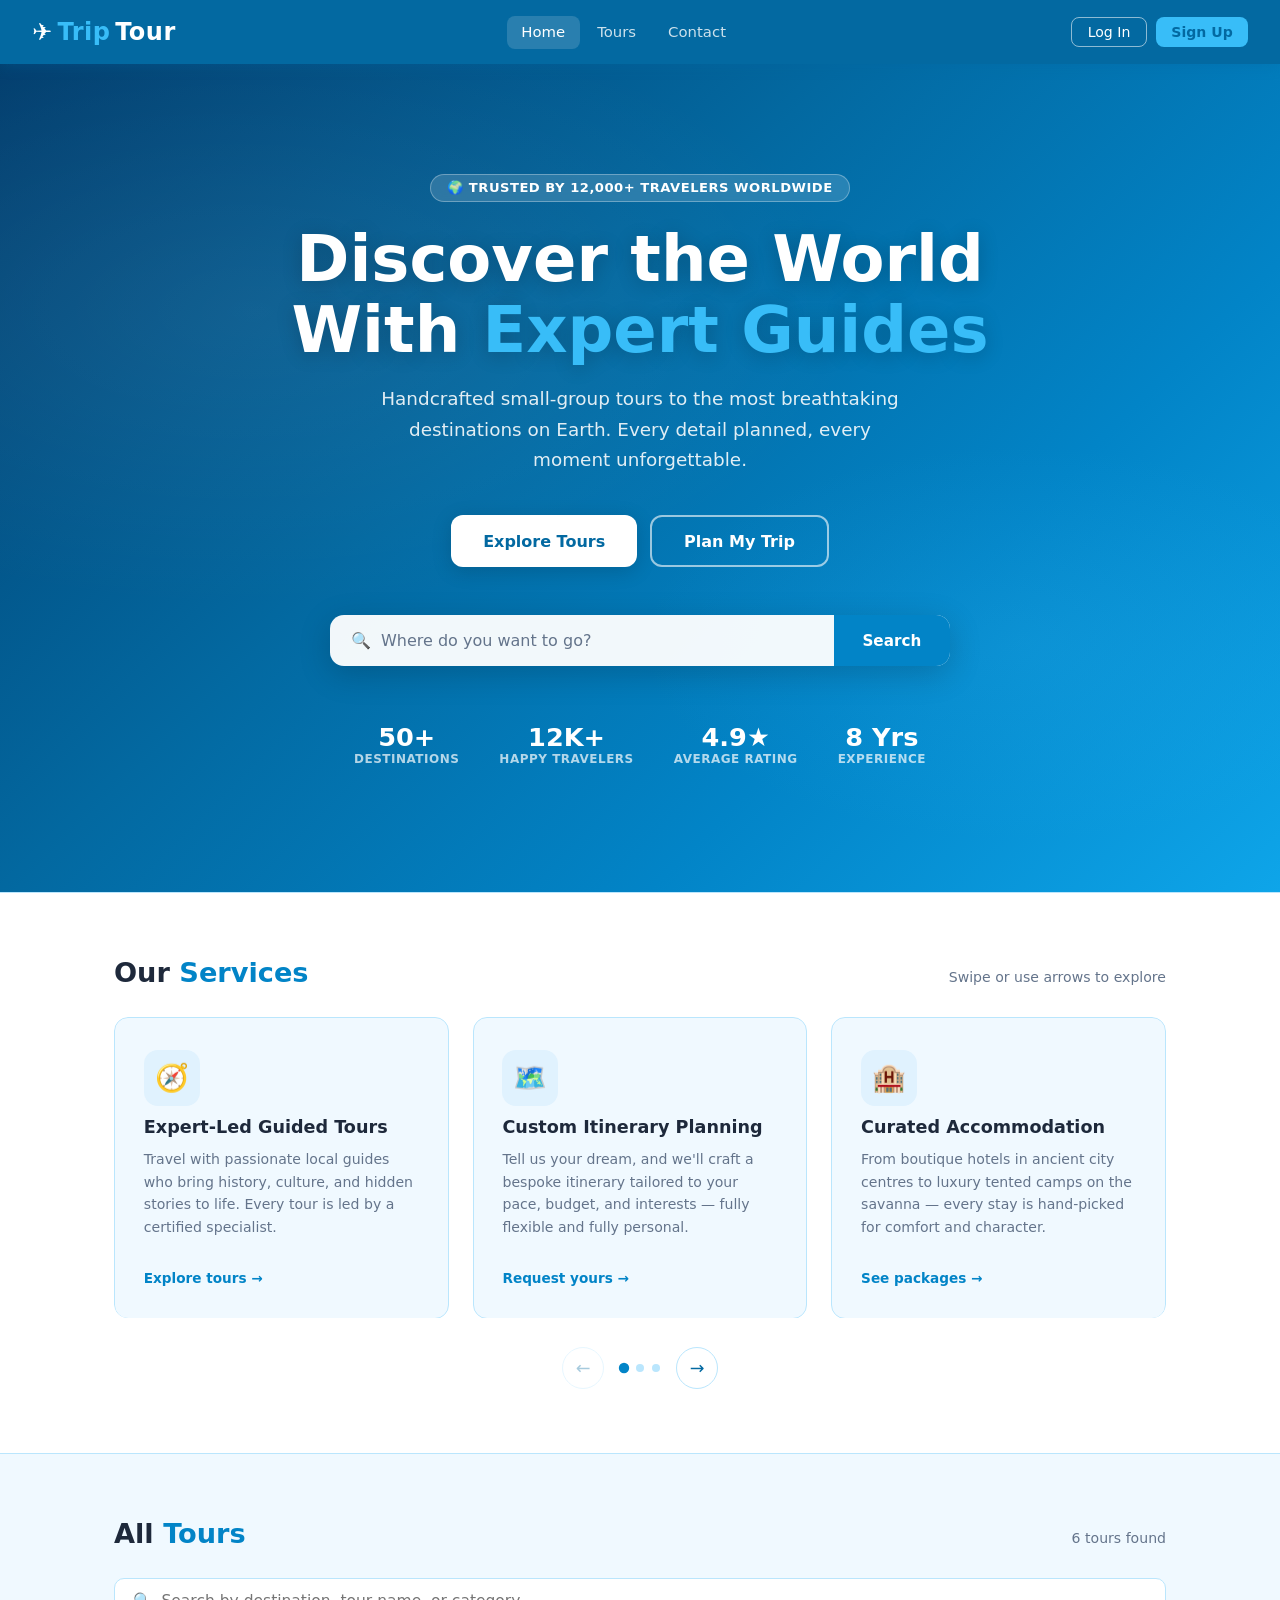
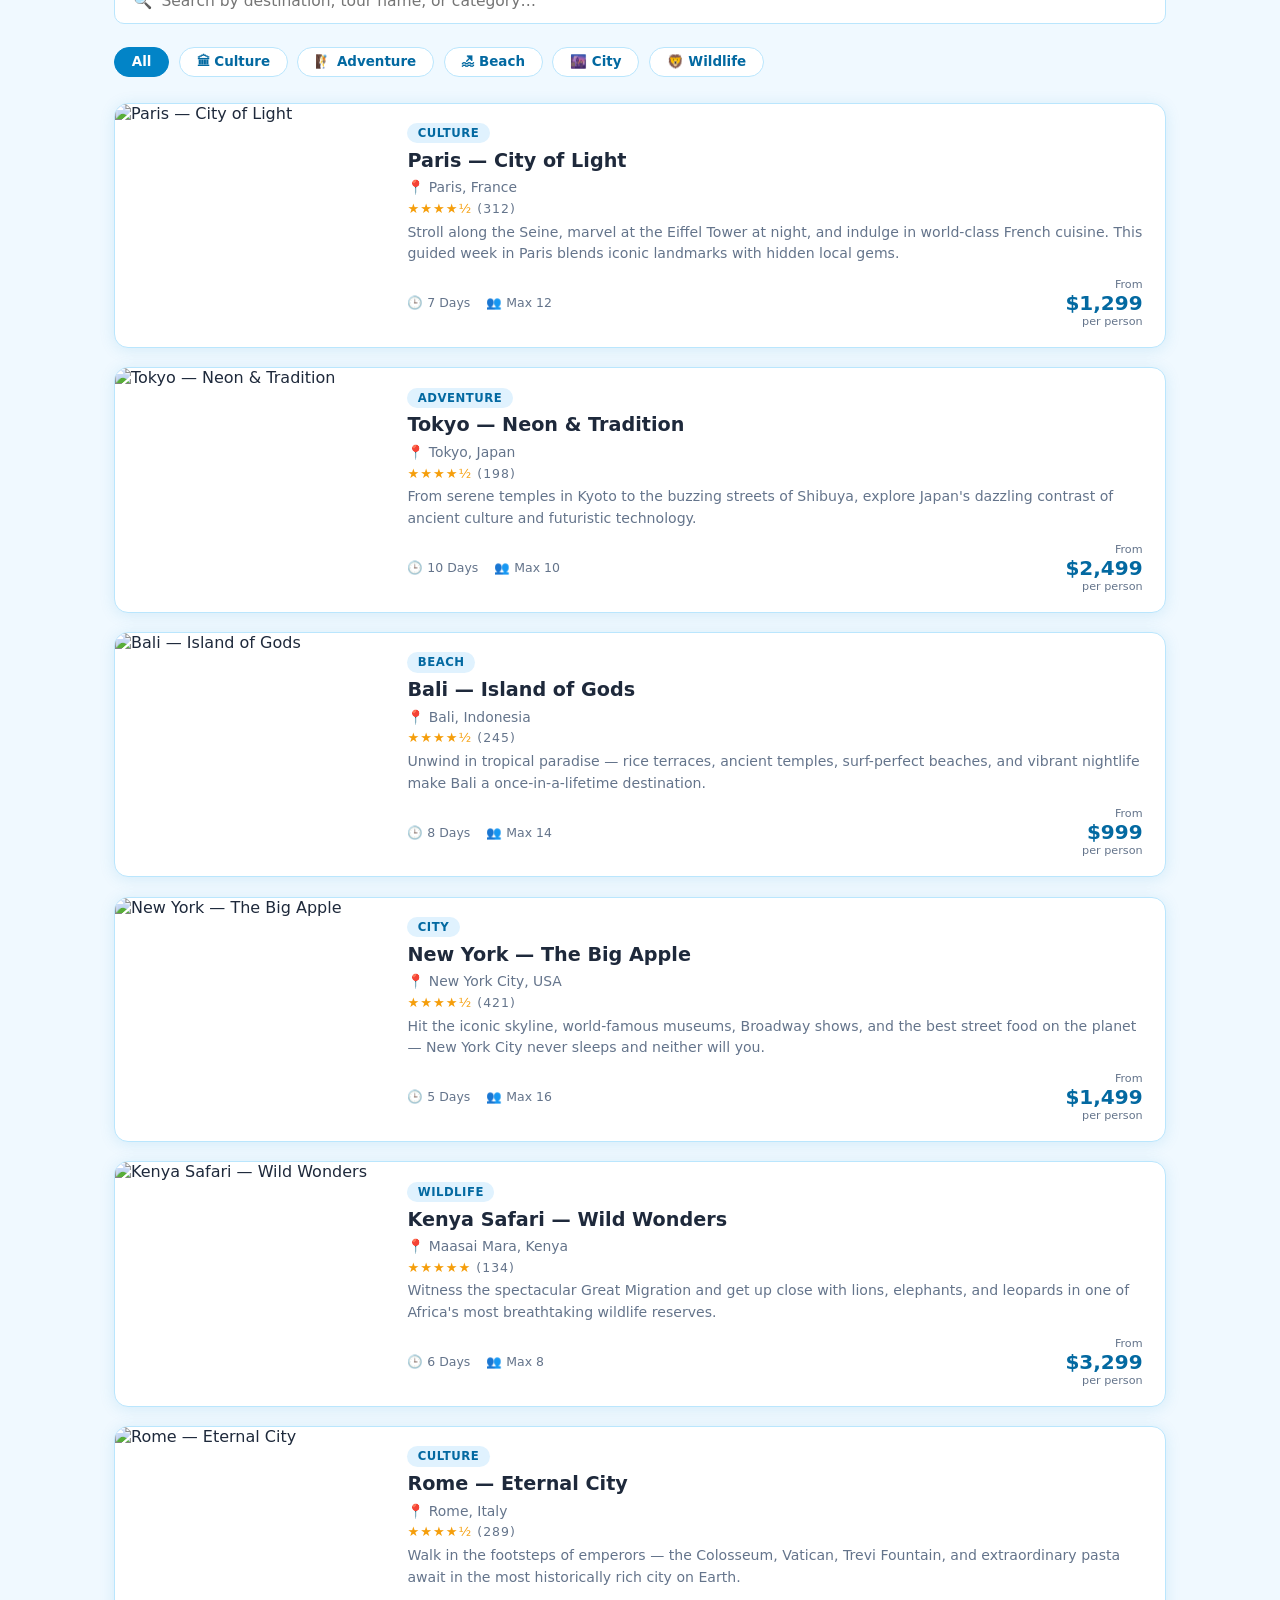
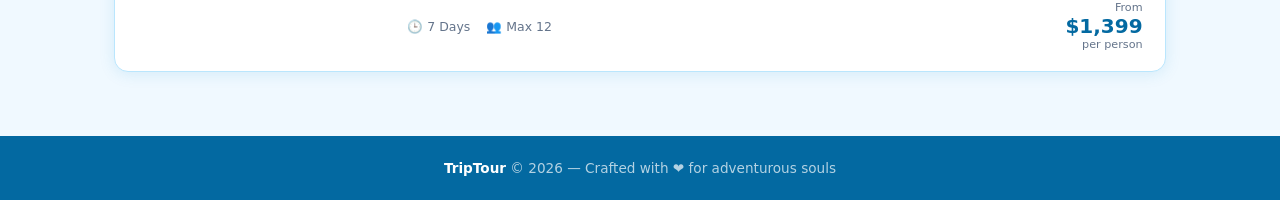
==== index.html @ 55e5a11b "build a simple tour website" ====
<!DOCTYPE html>
<html lang="en">
    <head>
        <meta charset="UTF-8">
        <meta name="viewport" content="width=device-width, initial-scale=1.0">
        <title>TripTour — Trip for everyone Tour</title>
        <link rel="stylesheet" href="style.css">
    </head>
    <body>

  <!-- ═══════════════════════════════════════════════════════
       NAVBAR
  ════════════════════════════════════════════════════════ -->
  <nav class="navbar">
    <div class="nav-brand">✈️ <span>Trip</span>Tour</div>
    <ul class="nav-links">
      <li><a href="index.html" class="active">Home</a></li>
      <li><a href="tours.html">Tours</a></li>
      <li><a href="contact.html">Contact</a></li>
    </ul>
    <div class="nav-auth">
      <button class="btn-outline-nav" onclick="location.href='login.html'">Log In</button>
      <button class="btn-solid-nav"   onclick="location.href='register.html'">Sign Up</button>
    </div>
  </nav>

  <!-- ═══════════════════════════════════════════════════════
       HERO
  ════════════════════════════════════════════════════════ -->
  <section class="hero-full">
    <div class="hero-inner">
      <div class="hero-badge">🌍 Trusted by 12,000+ travelers worldwide</div>

      <h1>Discover the World<br>With <em>Expert Guides</em></h1>

      <p>
        Handcrafted small-group tours to the most breathtaking destinations
        on Earth. Every detail planned, every moment unforgettable.
      </p>

      <div class="hero-cta">
        <button class="btn-hero-primary" onclick="document.getElementById('toursSection').scrollIntoView({behavior:'smooth'})">
          Explore Tours
        </button>
        <button class="btn-hero-outline" onclick="location.href='contact.html'">
          Plan My Trip
        </button>
      </div>

      <div class="hero-search-bar">
        <input type="text" id="heroSearch" placeholder="🔍  Where do you want to go?">
        <button onclick="handleHeroSearch()">Search</button>
      </div>

      <div class="hero-stats">
        <div class="hero-stat"><div class="num">50+</div><div class="lbl">Destinations</div></div>
        <div class="hero-stat"><div class="num">12K+</div><div class="lbl">Happy Travelers</div></div>
        <div class="hero-stat"><div class="num">4.9★</div><div class="lbl">Average Rating</div></div>
        <div class="hero-stat"><div class="num">8 Yrs</div><div class="lbl">Experience</div></div>
      </div>
    </div>
  </section>

  <!-- ═══════════════════════════════════════════════════════
       OUR SERVICES — SLIDER
  ════════════════════════════════════════════════════════ -->
  <section class="services-section">
    <div class="section-inner">
      <div class="section-header">
        <h2>Our <em>Services</em></h2>
        <span style="font-size:.88rem; color:var(--muted)">Swipe or use arrows to explore</span>
      </div>

      <div class="slider-wrapper">
        <div class="slider-track-outer">
          <div class="slider-track" id="sliderTrack">

            <div class="service-card">
              <div class="service-icon">🧭</div>
              <h3>Expert-Led Guided Tours</h3>
              <p>Travel with passionate local guides who bring history, culture, and hidden stories to life. Every tour is led by a certified specialist.</p>
              <button class="learn-more" onclick="location.href='tours.html'">Explore tours →</button>
            </div>

            <div class="service-card">
              <div class="service-icon">🗺️</div>
              <h3>Custom Itinerary Planning</h3>
              <p>Tell us your dream, and we'll craft a bespoke itinerary tailored to your pace, budget, and interests — fully flexible and fully personal.</p>
              <button class="learn-more" onclick="location.href='contact.html'">Request yours →</button>
            </div>

            <div class="service-card">
              <div class="service-icon">🏨</div>
              <h3>Curated Accommodation</h3>
              <p>From boutique hotels in ancient city centres to luxury tented camps on the savanna — every stay is hand-picked for comfort and character.</p>
              <button class="learn-more" onclick="location.href='tours.html'">See packages →</button>
            </div>

            <div class="service-card">
              <div class="service-icon">✈️</div>
              <h3>Flight & Transfer Coordination</h3>
              <p>We handle all airport pickups, inter-city transfers, and domestic flights so you arrive relaxed and ready to explore from the moment you land.</p>
              <button class="learn-more" onclick="location.href='contact.html'">Learn more →</button>
            </div>

            <div class="service-card">
              <div class="service-icon">🛡️</div>
              <h3>24/7 Travel Support</h3>
              <p>Our dedicated support team is available around the clock throughout your trip. Got a question at 2 AM in Tokyo? We've got you covered.</p>
              <button class="learn-more" onclick="location.href='contact.html'">Contact us →</button>
            </div>

            <div class="service-card">
              <div class="service-icon">📸</div>
              <h3>Photography Experience Tours</h3>
              <p>Capture stunning moments with our photography-focused tour packages. Professional photographers guide you to the perfect shot at the perfect time.</p>
              <button class="learn-more" onclick="location.href='tours.html'">View tours →</button>
            </div>

            <div class="service-card">
              <div class="service-icon">🍽️</div>
              <h3>Food & Culinary Tours</h3>
              <p>Taste your way through a destination — market tours, cooking classes, Michelin-starred dinners, and street food adventures with local experts.</p>
              <button class="learn-more" onclick="location.href='tours.html'">Taste the world →</button>
            </div>

          </div><!-- /slider-track -->
        </div><!-- /slider-track-outer -->

        <div class="slider-controls">
          <button class="slider-btn" id="sliderPrev" aria-label="Previous" onclick="slideMove(-1)">&#8592;</button>
          <div class="slider-dots" id="sliderDots"></div>
          <button class="slider-btn" id="sliderNext" aria-label="Next" onclick="slideMove(1)">&#8594;</button>
        </div>
      </div>
    </div>
  </section>

  <!-- ═══════════════════════════════════════════════════════
       ALL TOURS
  ════════════════════════════════════════════════════════ -->
  <section class="tours-section" id="toursSection">
    <div class="section-inner">
      <div class="section-header">
        <h2>All <em>Tours</em></h2>
        <span style="font-size:.88rem; color:var(--muted)" id="tourCount"></span>
      </div>

      <!-- Search -->
      <div style="margin-bottom:1.4rem">
        <input
          type="text"
          id="tourSearch"
          placeholder="🔍  Search by destination, tour name, or category…"
          style="width:100%; padding:.82rem 1.1rem; border:1.5px solid var(--border); border-radius:10px; font-size:.97rem; background:var(--white); color:var(--text); outline:none; transition:border-color .18s, box-shadow .18s;"
          onfocus="this.style.borderColor='var(--primary-l)'; this.style.boxShadow='0 0 0 3px rgba(56,189,248,.2)'"
          onblur="this.style.borderColor='var(--border)'; this.style.boxShadow='none'"
        >
      </div>

      <!-- Category chips -->
      <div class="category-bar" id="categoryBar">
        <button class="chip active" data-cat="All">All</button>
        <button class="chip" data-cat="Culture">🏛 Culture</button>
        <button class="chip" data-cat="Adventure">🧗 Adventure</button>
        <button class="chip" data-cat="Beach">🏖 Beach</button>
        <button class="chip" data-cat="City">🌆 City</button>
        <button class="chip" data-cat="Wildlife">🦁 Wildlife</button>
      </div>

      <!-- Tours list -->
      <div class="tours-list" id="toursList"></div>
    </div>
  </section>

  <!-- ═══════════════════════════════════════════════════════
       TOUR DETAIL MODAL
  ════════════════════════════════════════════════════════ -->
  <div class="modal-overlay" id="tourModal" role="dialog" aria-modal="true">
    <div class="modal">
      <img class="modal-img" id="modal-img" src="" alt="">
      <div class="modal-content">
        <div class="modal-header">
          <div class="modal-title-wrap">
            <h2 class="modal-title" id="modal-title"></h2>
            <p class="modal-location" id="modal-location"></p>
          </div>
          <button class="modal-close" onclick="closeModal()" aria-label="Close">✕</button>
        </div>
        <div class="modal-tags" id="modal-tags"></div>
        <p class="modal-body" id="modal-body"></p>
        <div class="modal-info-grid" id="modal-info"></div>
        <div class="modal-highlights">
          <h4>Tour Highlights</h4>
          <ul id="modal-highlights"></ul>
        </div>
        <div class="modal-footer">
          <div class="modal-price" id="modal-price"></div>
          <button class="btn-book" onclick="alert('Booking flow coming soon! 🎉')">Book Now</button>
        </div>
      </div>
    </div>
  </div>

  <!-- ═══════════════════════════════════════════════════════
       FOOTER
  ════════════════════════════════════════════════════════ -->
  <footer>
    <strong>TripTour</strong> &copy; 2026 — Crafted with ❤️ for adventurous souls
  </footer>

  <script src="script.js"></script>
  <script>
    /* ── Tours ─────────────────────────────────────────────── */
    renderTours("toursList");
    updateTourCount("All");
    initChips("categoryBar", "toursList");
    initSearch("tourSearch", "toursList");

    // Patch initChips to also update count
    document.getElementById("categoryBar").addEventListener("click", e => {
      const chip = e.target.closest(".chip");
      if (chip) updateTourCount(chip.dataset.cat);
    });
    document.getElementById("tourSearch").addEventListener("input", function() {
      const q = this.value.trim().toLowerCase();
      const count = q
        ? TOURS.filter(t =>
            t.title.toLowerCase().includes(q) ||
            t.location.toLowerCase().includes(q) ||
            t.category.toLowerCase().includes(q)).length
        : TOURS.length;
      document.getElementById("tourCount").textContent = count + " tour" + (count !== 1 ? "s" : "") + " found";
    });

    function updateTourCount(cat) {
      const count = cat === "All" ? TOURS.length : TOURS.filter(t => t.category === cat).length;
      document.getElementById("tourCount").textContent = count + " tour" + (count !== 1 ? "s" : "") + " found";
    }

    /* ── Hero search ───────────────────────────────────────── */
    function handleHeroSearch() {
      const q = document.getElementById("heroSearch").value.trim();
      if (!q) {
        document.getElementById("toursSection").scrollIntoView({ behavior: "smooth" });
        return;
      }
      document.getElementById("tourSearch").value = q;
      document.getElementById("toursSection").scrollIntoView({ behavior: "smooth" });
      // trigger the search filter
      document.getElementById("tourSearch").dispatchEvent(new Event("input"));
    }
    document.getElementById("heroSearch").addEventListener("keydown", e => {
      if (e.key === "Enter") handleHeroSearch();
    });

    /* ── Services Slider ───────────────────────────────────── */
    (function initSlider() {
      const track  = document.getElementById("sliderTrack");
      const dotsEl = document.getElementById("sliderDots");
      const prevBtn = document.getElementById("sliderPrev");
      const nextBtn = document.getElementById("sliderNext");

      const cards = track.querySelectorAll(".service-card");
      let current = 0;

      // Determine how many cards are visible based on viewport
      function visibleCount() {
        if (window.innerWidth <= 700) return 1;
        if (window.innerWidth <= 900) return 2;
        return 3;
      }

      function totalSlides() {
        return Math.ceil(cards.length / visibleCount());
      }

      // Build dots
      function buildDots() {
        dotsEl.innerHTML = "";
        for (let i = 0; i < totalSlides(); i++) {
          const dot = document.createElement("button");
          dot.className = "dot" + (i === current ? " active" : "");
          dot.setAttribute("aria-label", "Slide " + (i + 1));
          dot.addEventListener("click", () => goTo(i));
          dotsEl.appendChild(dot);
        }
      }

      function goTo(index) {
        const total = totalSlides();
        current = Math.max(0, Math.min(index, total - 1));

        // Calculate card width + gap
        const card = cards[0];
        const style = getComputedStyle(track);
        const gap = parseFloat(style.gap) || 24;
        const cardW = card.offsetWidth + gap;

        track.style.transform = `translateX(-${current * visibleCount() * cardW}px)`;

        // Update dots
        dotsEl.querySelectorAll(".dot").forEach((d, i) => d.classList.toggle("active", i === current));
        prevBtn.disabled = current === 0;
        nextBtn.disabled = current >= total - 1;
      }

      function slideMove(dir) { goTo(current + dir); }
      window.slideMove = slideMove;

      buildDots();
      goTo(0);

      // Rebuild on resize
      let resizeTimer;
      window.addEventListener("resize", () => {
        clearTimeout(resizeTimer);
        resizeTimer = setTimeout(() => { buildDots(); goTo(0); }, 150);
      });

      // Touch / swipe support
      let touchStartX = 0;
      track.addEventListener("touchstart", e => { touchStartX = e.touches[0].clientX; }, { passive: true });
      track.addEventListener("touchend",   e => {
        const diff = touchStartX - e.changedTouches[0].clientX;
        if (Math.abs(diff) > 50) slideMove(diff > 0 ? 1 : -1);
      });
    })();
  </script>
    </body>
</html>
---- style.css ----
/* ============================================================
   TripTour – Light-Blue Theme
   ============================================================ */

*, *::before, *::after { box-sizing: border-box; margin: 0; padding: 0; }

:root {
  --primary:   #0284c7;
  --primary-l: #38bdf8;
  --primary-d: #0369a1;
  --sky:       #e0f2fe;
  --sky-d:     #bae6fd;
  --bg:        #f0f9ff;
  --white:     #ffffff;
  --text:      #1e293b;
  --muted:     #64748b;
  --border:    #bae6fd;
  --card-sh:   0 2px 16px rgba(2,132,199,.12);
  --radius:    14px;
}

body {
  font-family: 'Segoe UI', system-ui, sans-serif;
  background: var(--bg);
  color: var(--text);
  min-height: 100vh;
  display: flex;
  flex-direction: column;
}

a { color: inherit; text-decoration: none; }
img { display: block; max-width: 100%; }
button, input, textarea, select { font-family: inherit; font-size: inherit; }

/* ── Navbar ──────────────────────────────────────────────── */
.navbar {
  background: var(--primary-d);
  color: var(--white);
  display: flex;
  align-items: center;
  justify-content: space-between;
  padding: 0 2rem;
  height: 64px;
  position: sticky;
  top: 0;
  z-index: 100;
  box-shadow: 0 2px 12px rgba(3,105,161,.3);
}

.nav-brand {
  font-size: 1.5rem;
  font-weight: 800;
  letter-spacing: .5px;
  display: flex;
  align-items: center;
  gap: .3rem;
}
.nav-brand span { color: var(--primary-l); }

.nav-links {
  display: flex;
  gap: .2rem;
  list-style: none;
}
.nav-links a {
  color: rgba(255,255,255,.8);
  padding: .45rem .9rem;
  border-radius: 8px;
  font-size: .93rem;
  font-weight: 500;
  transition: background .18s, color .18s;
}
.nav-links a:hover, .nav-links a.active {
  background: rgba(255,255,255,.15);
  color: var(--white);
}

.nav-auth { display: flex; gap: .6rem; }

.btn-outline-nav {
  background: transparent;
  border: 1.5px solid rgba(255,255,255,.55);
  color: var(--white);
  padding: .38rem .95rem;
  border-radius: 8px;
  cursor: pointer;
  font-size: .88rem;
  font-weight: 500;
  transition: background .18s;
}
.btn-outline-nav:hover { background: rgba(255,255,255,.15); }

.btn-solid-nav {
  background: var(--primary-l);
  border: none;
  color: var(--primary-d);
  padding: .38rem .95rem;
  border-radius: 8px;
  cursor: pointer;
  font-size: .88rem;
  font-weight: 700;
  transition: background .18s;
}
.btn-solid-nav:hover { background: #7dd3fc; }

/* ── Hero ────────────────────────────────────────────────── */
.hero {
  background: linear-gradient(135deg, var(--primary-d) 0%, var(--primary) 50%, #0ea5e9 100%);
  color: var(--white);
  text-align: center;
  padding: 5.5rem 1rem 4.5rem;
}
.hero h1 {
  font-size: clamp(2rem, 5vw, 3.5rem);
  font-weight: 800;
  line-height: 1.15;
  margin-bottom: 1rem;
  text-shadow: 0 2px 16px rgba(0,0,0,.2);
}
.hero p {
  font-size: 1.15rem;
  opacity: .9;
  max-width: 520px;
  margin: 0 auto 2rem;
  line-height: 1.6;
}
.hero-search {
  display: flex;
  gap: .6rem;
  justify-content: center;
  flex-wrap: wrap;
  max-width: 560px;
  margin: 0 auto;
}
.hero-search input {
  flex: 1;
  min-width: 220px;
  padding: .8rem 1.2rem;
  border: none;
  border-radius: 10px;
  font-size: 1rem;
  background: rgba(255,255,255,.95);
  color: var(--text);
  outline: none;
}
.hero-search input::placeholder { color: var(--muted); }

.btn-primary {
  background: var(--white);
  color: var(--primary-d);
  border: none;
  padding: .8rem 1.7rem;
  border-radius: 10px;
  font-weight: 700;
  font-size: 1rem;
  cursor: pointer;
  transition: background .18s, transform .12s;
}
.btn-primary:hover { background: var(--sky-d); transform: translateY(-1px); }

/* ── Stats Bar ───────────────────────────────────────────── */
.stats-bar {
  background: var(--white);
  border-bottom: 1px solid var(--border);
  display: flex;
  justify-content: center;
  gap: 3rem;
  padding: 1.3rem 1rem;
  flex-wrap: wrap;
}
.stat-item { text-align: center; }
.stat-item .num { font-size: 1.6rem; font-weight: 800; color: var(--primary); }
.stat-item .lbl { font-size: .77rem; color: var(--muted); font-weight: 600; text-transform: uppercase; letter-spacing: .5px; }

/* ── Section ─────────────────────────────────────────────── */
.section {
  padding: 3rem 1.5rem;
  max-width: 1100px;
  margin: 0 auto;
  width: 100%;
}

.section-header {
  display: flex;
  align-items: baseline;
  justify-content: space-between;
  margin-bottom: 1.8rem;
  flex-wrap: wrap;
  gap: .5rem;
}
.section-header h2 { font-size: 1.7rem; font-weight: 800; color: var(--text); }
.section-header h2 em { font-style: normal; color: var(--primary); }

.view-all {
  color: var(--primary);
  font-weight: 600;
  font-size: .9rem;
  border-bottom: 1.5px solid transparent;
  transition: border-color .18s;
}
.view-all:hover { border-color: var(--primary); }

/* ── Category Chips ──────────────────────────────────────── */
.category-bar { display: flex; gap: .6rem; flex-wrap: wrap; margin-bottom: 1.6rem; }

.chip {
  background: var(--white);
  border: 1.5px solid var(--border);
  color: var(--primary-d);
  padding: .42rem 1.05rem;
  border-radius: 20px;
  font-size: .84rem;
  font-weight: 600;
  cursor: pointer;
  transition: background .15s, border-color .15s, color .15s;
  user-select: none;
}
.chip:hover, .chip.active {
  background: var(--primary);
  border-color: var(--primary);
  color: var(--white);
}

/* ── Tours List ──────────────────────────────────────────── */
.tours-list { display: flex; flex-direction: column; gap: 1.2rem; }

/* ── Tour Card ───────────────────────────────────────────── */
.tour-card {
  background: var(--white);
  border: 1px solid var(--border);
  border-radius: var(--radius);
  display: flex;
  overflow: hidden;
  box-shadow: var(--card-sh);
  cursor: pointer;
  transition: transform .2s, box-shadow .2s;
}
.tour-card:hover {
  transform: translateY(-3px);
  box-shadow: 0 8px 30px rgba(2,132,199,.2);
}

.tour-card .card-img {
  width: 270px;
  min-width: 270px;
  height: 196px;
  object-fit: cover;
  flex-shrink: 0;
}

.tour-card .card-body {
  padding: 1.2rem 1.4rem;
  display: flex;
  flex-direction: column;
  gap: .35rem;
  flex: 1;
  min-width: 0;
}

.card-tag {
  display: inline-flex;
  align-items: center;
  gap: .3rem;
  background: var(--sky);
  color: var(--primary-d);
  font-size: .73rem;
  font-weight: 700;
  padding: .2rem .65rem;
  border-radius: 20px;
  width: fit-content;
  text-transform: uppercase;
  letter-spacing: .5px;
}

.card-body h3 { font-size: 1.2rem; font-weight: 700; color: var(--text); line-height: 1.3; }

.card-body .location {
  font-size: .87rem;
  color: var(--muted);
  display: flex;
  align-items: center;
  gap: .3rem;
}

.stars { color: #f59e0b; font-size: .82rem; letter-spacing: 1px; }

.card-body .description {
  font-size: .88rem;
  color: var(--muted);
  line-height: 1.55;
  display: -webkit-box;
  line-clamp: 2;
  -webkit-line-clamp: 2;
  -webkit-box-orient: vertical;
  overflow: hidden;
}

.card-footer {
  display: flex;
  align-items: center;
  justify-content: space-between;
  margin-top: auto;
  padding-top: .45rem;
  flex-wrap: wrap;
  gap: .5rem;
}

.card-meta { display: flex; gap: 1rem; }
.meta-item {
  font-size: .78rem;
  color: var(--muted);
  display: flex;
  align-items: center;
  gap: .25rem;
}

.card-price { text-align: right; }
.card-price .from { font-size: .7rem; color: var(--muted); }
.card-price .amount { font-size: 1.25rem; font-weight: 800; color: var(--primary-d); }
.card-price .per { font-size: .7rem; color: var(--muted); }

/* ── Modal ───────────────────────────────────────────────── */
.modal-overlay {
  display: none;
  position: fixed;
  inset: 0;
  background: rgba(3,105,161,.4);
  backdrop-filter: blur(4px);
  z-index: 200;
  align-items: center;
  justify-content: center;
  padding: 1rem;
}
.modal-overlay.open { display: flex; }

.modal {
  background: var(--white);
  border-radius: 18px;
  max-width: 820px;
  width: 100%;
  max-height: 90vh;
  overflow-y: auto;
  box-shadow: 0 24px 64px rgba(3,105,161,.25);
  animation: modalIn .25s ease;
}
@keyframes modalIn {
  from { transform: translateY(22px); opacity: 0; }
  to   { transform: translateY(0);    opacity: 1; }
}

.modal-img { width: 100%; height: 300px; object-fit: cover; border-radius: 18px 18px 0 0; }

.modal-content { padding: 1.8rem 2rem 2rem; }

.modal-header {
  display: flex;
  justify-content: space-between;
  align-items: flex-start;
  gap: 1rem;
  margin-bottom: .8rem;
}
.modal-title-wrap { flex: 1; }
.modal-title { font-size: 1.7rem; font-weight: 800; color: var(--text); line-height: 1.2; }
.modal-location { color: var(--muted); margin-top: .3rem; font-size: .9rem; display: flex; align-items: center; gap: .3rem; }

.modal-close {
  background: var(--sky);
  border: none;
  border-radius: 50%;
  width: 38px;
  height: 38px;
  font-size: 1.3rem;
  line-height: 1;
  cursor: pointer;
  color: var(--primary-d);
  display: flex;
  align-items: center;
  justify-content: center;
  flex-shrink: 0;
  transition: background .15s;
}
.modal-close:hover { background: var(--sky-d); }

.modal-tags { display: flex; gap: .5rem; flex-wrap: wrap; margin-bottom: 1.2rem; }

.modal-body { font-size: .95rem; color: var(--text); line-height: 1.72; margin-bottom: 1.5rem; }

.modal-info-grid {
  display: grid;
  grid-template-columns: repeat(auto-fit, minmax(150px, 1fr));
  gap: .9rem;
  margin-bottom: 1.5rem;
}
.info-box {
  background: var(--sky);
  border-radius: 10px;
  padding: .85rem 1rem;
}
.info-box .label { font-size: .72rem; color: var(--primary-d); font-weight: 700; text-transform: uppercase; letter-spacing: .5px; }
.info-box .value { font-size: 1rem; font-weight: 700; color: var(--text); margin-top: .2rem; }

.modal-highlights { margin-bottom: 1.5rem; }
.modal-highlights h4 { font-size: .97rem; font-weight: 700; margin-bottom: .6rem; color: var(--primary-d); }
.modal-highlights ul { list-style: none; display: flex; flex-direction: column; gap: .32rem; }
.modal-highlights li {
  display: flex;
  align-items: flex-start;
  gap: .5rem;
  font-size: .9rem;
  color: var(--text);
}
.modal-highlights li::before { content: "✓"; color: var(--primary); font-weight: 700; flex-shrink: 0; }

.modal-footer {
  display: flex;
  align-items: center;
  justify-content: space-between;
  padding-top: 1.2rem;
  border-top: 1px solid var(--border);
  gap: 1rem;
  flex-wrap: wrap;
}
.modal-price .from { font-size: .78rem; color: var(--muted); }
.modal-price .amount { font-size: 2rem; font-weight: 800; color: var(--primary-d); }
.modal-price .per { font-size: .78rem; color: var(--muted); }

.btn-book {
  background: var(--primary);
  color: var(--white);
  border: none;
  padding: .85rem 2.2rem;
  border-radius: 10px;
  font-weight: 700;
  font-size: 1rem;
  cursor: pointer;
  transition: background .18s, transform .12s;
}
.btn-book:hover { background: var(--primary-d); transform: translateY(-1px); }

/* ── Auth Pages ──────────────────────────────────────────── */
.auth-wrapper {
  flex: 1;
  display: flex;
  align-items: center;
  justify-content: center;
  padding: 3rem 1rem;
}
.auth-card {
  background: var(--white);
  border: 1px solid var(--border);
  border-radius: 18px;
  padding: 2.5rem;
  width: 100%;
  max-width: 440px;
  box-shadow: var(--card-sh);
}
.auth-logo { text-align: center; font-size: 2.2rem; margin-bottom: .3rem; }
.auth-card h2 { text-align: center; font-size: 1.5rem; font-weight: 800; color: var(--text); margin-bottom: .3rem; }
.auth-card .sub { text-align: center; font-size: .88rem; color: var(--muted); margin-bottom: 1.8rem; }

.form-group { display: flex; flex-direction: column; gap: .35rem; margin-bottom: 1.1rem; }
.form-group label { font-size: .87rem; font-weight: 600; color: var(--text); }
.form-group input,
.form-group select,
.form-group textarea {
  padding: .72rem 1rem;
  border: 1.5px solid var(--border);
  border-radius: 9px;
  font-size: .95rem;
  background: var(--bg);
  color: var(--text);
  outline: none;
  transition: border-color .18s, box-shadow .18s;
}
.form-group input:focus,
.form-group select:focus,
.form-group textarea:focus {
  border-color: var(--primary-l);
  box-shadow: 0 0 0 3px rgba(56,189,248,.2);
  background: var(--white);
}
.form-group textarea { resize: vertical; min-height: 110px; }

.form-row { display: grid; grid-template-columns: 1fr 1fr; gap: 1rem; }

.btn-full {
  width: 100%;
  background: var(--primary);
  color: var(--white);
  border: none;
  padding: .85rem;
  border-radius: 10px;
  font-weight: 700;
  font-size: 1rem;
  cursor: pointer;
  transition: background .18s;
  margin-top: .4rem;
}
.btn-full:hover { background: var(--primary-d); }

.auth-switch { text-align: center; margin-top: 1.2rem; font-size: .88rem; color: var(--muted); }
.auth-switch a { color: var(--primary); font-weight: 600; }

.divider {
  text-align: center;
  color: var(--muted);
  font-size: .78rem;
  margin: 1.1rem 0;
  position: relative;
}
.divider::before, .divider::after {
  content: "";
  position: absolute;
  top: 50%;
  width: 38%;
  height: 1px;
  background: var(--border);
}
.divider::before { left: 0; }
.divider::after { right: 0; }

/* ── Contact ─────────────────────────────────────────────── */
.contact-grid {
  display: grid;
  grid-template-columns: 1fr 1.5fr;
  gap: 2rem;
  align-items: start;
}
.contact-info h3 { font-size: 1.3rem; font-weight: 700; margin-bottom: .8rem; color: var(--primary-d); }
.contact-info p { font-size: .92rem; color: var(--muted); line-height: 1.65; margin-bottom: 1.4rem; }
.info-list { list-style: none; display: flex; flex-direction: column; gap: .9rem; }
.info-list li { display: flex; align-items: flex-start; gap: .7rem; font-size: .92rem; color: var(--text); }
.info-list .icon { font-size: 1.15rem; flex-shrink: 0; margin-top: .05rem; }

.contact-card {
  background: var(--white);
  border: 1px solid var(--border);
  border-radius: var(--radius);
  padding: 2rem;
  box-shadow: var(--card-sh);
}
.contact-card h3 { font-size: 1.2rem; font-weight: 700; margin-bottom: 1.4rem; color: var(--text); }

.map-placeholder {
  background: var(--sky);
  border: 1.5px solid var(--border);
  border-radius: 10px;
  height: 200px;
  display: flex;
  flex-direction: column;
  align-items: center;
  justify-content: center;
  color: var(--primary-d);
  font-weight: 600;
  font-size: .95rem;
  margin-top: 1.5rem;
  gap: .5rem;
}

/* ── Page Hero ───────────────────────────────────────────── */
.page-hero {
  background: linear-gradient(135deg, var(--primary-d), var(--primary));
  color: var(--white);
  padding: 3.5rem 1rem;
  text-align: center;
}
.page-hero h1 { font-size: 2.2rem; font-weight: 800; }
.page-hero p { opacity: .85; margin-top: .5rem; font-size: 1rem; }

/* ── Footer ──────────────────────────────────────────────── */
footer {
  background: var(--primary-d);
  color: rgba(255,255,255,.7);
  text-align: center;
  padding: 1.5rem 1rem;
  font-size: .85rem;
  margin-top: auto;
}
footer strong { color: var(--white); }

/* ── Hero (homepage) ─────────────────────────────────────── */
.hero-full {
  position: relative;
  min-height: 92vh;
  display: flex;
  align-items: center;
  justify-content: center;
  text-align: center;
  overflow: hidden;
  background: linear-gradient(135deg, #023e6e 0%, var(--primary-d) 40%, var(--primary) 70%, #0ea5e9 100%);
  color: var(--white);
  padding: 5rem 1.5rem 6rem;
}

.hero-full::before {
  content: "";
  position: absolute;
  inset: 0;
  background:
    radial-gradient(ellipse 80% 60% at 20% 30%, rgba(255,255,255,.06) 0%, transparent 60%),
    radial-gradient(ellipse 50% 40% at 80% 70%, rgba(56,189,248,.15) 0%, transparent 60%);
  pointer-events: none;
}

.hero-inner { position: relative; max-width: 780px; }

.hero-badge {
  display: inline-flex;
  align-items: center;
  gap: .4rem;
  background: rgba(255,255,255,.15);
  border: 1px solid rgba(255,255,255,.3);
  backdrop-filter: blur(6px);
  padding: .35rem 1rem;
  border-radius: 20px;
  font-size: .82rem;
  font-weight: 600;
  letter-spacing: .5px;
  text-transform: uppercase;
  margin-bottom: 1.4rem;
}

.hero-full h1 {
  font-size: clamp(2.4rem, 6vw, 4rem);
  font-weight: 900;
  line-height: 1.1;
  margin-bottom: 1.2rem;
  text-shadow: 0 3px 20px rgba(0,0,0,.2);
}

.hero-full h1 em {
  font-style: normal;
  color: var(--primary-l);
}

.hero-full p {
  font-size: 1.15rem;
  opacity: .88;
  max-width: 540px;
  margin: 0 auto 2.5rem;
  line-height: 1.65;
}

.hero-cta { display: flex; gap: .8rem; justify-content: center; flex-wrap: wrap; margin-bottom: 3rem; }

.btn-hero-primary {
  background: var(--white);
  color: var(--primary-d);
  border: none;
  padding: .9rem 2rem;
  border-radius: 12px;
  font-weight: 800;
  font-size: 1rem;
  cursor: pointer;
  transition: background .18s, transform .15s;
  box-shadow: 0 4px 20px rgba(0,0,0,.15);
}
.btn-hero-primary:hover { background: var(--sky-d); transform: translateY(-2px); }

.btn-hero-outline {
  background: transparent;
  color: var(--white);
  border: 2px solid rgba(255,255,255,.6);
  padding: .9rem 2rem;
  border-radius: 12px;
  font-weight: 700;
  font-size: 1rem;
  cursor: pointer;
  transition: background .18s, transform .15s;
}
.btn-hero-outline:hover { background: rgba(255,255,255,.12); transform: translateY(-2px); }

.hero-search-bar {
  display: flex;
  background: rgba(255,255,255,.95);
  border-radius: 14px;
  overflow: hidden;
  box-shadow: 0 8px 32px rgba(0,0,0,.18);
  max-width: 620px;
  margin: 0 auto;
}
.hero-search-bar input {
  flex: 1;
  padding: 1rem 1.3rem;
  border: none;
  font-size: 1rem;
  color: var(--text);
  background: transparent;
  outline: none;
}
.hero-search-bar input::placeholder { color: var(--muted); }
.hero-search-bar button {
  background: var(--primary);
  color: var(--white);
  border: none;
  padding: 1rem 1.8rem;
  font-weight: 700;
  font-size: .95rem;
  cursor: pointer;
  transition: background .18s;
  white-space: nowrap;
}
.hero-search-bar button:hover { background: var(--primary-d); }

.hero-stats {
  display: flex;
  gap: 2.5rem;
  justify-content: center;
  flex-wrap: wrap;
  margin-top: 3.5rem;
}
.hero-stat .num { font-size: 1.6rem; font-weight: 800; }
.hero-stat .lbl { font-size: .75rem; opacity: .7; text-transform: uppercase; letter-spacing: .5px; font-weight: 600; }

/* ── Services Slider ─────────────────────────────────────── */
.services-section {
  padding: 4rem 0;
  background: var(--white);
  border-top: 1px solid var(--border);
  border-bottom: 1px solid var(--border);
  overflow: hidden;
}

.services-section .section-inner {
  max-width: 1100px;
  margin: 0 auto;
  padding: 0 1.5rem;
}

.slider-wrapper {
  position: relative;
  margin-top: 1.8rem;
}

.slider-track-outer {
  overflow: hidden;
  border-radius: var(--radius);
}

.slider-track {
  display: flex;
  gap: 1.5rem;
  transition: transform .45s cubic-bezier(.4,0,.2,1);
  will-change: transform;
}

.service-card {
  flex: 0 0 calc(33.333% - 1rem);
  min-width: calc(33.333% - 1rem);
  background: var(--bg);
  border: 1.5px solid var(--border);
  border-radius: var(--radius);
  padding: 2rem 1.8rem;
  display: flex;
  flex-direction: column;
  gap: .7rem;
  transition: box-shadow .2s, transform .2s, border-color .2s;
}
.service-card:hover {
  box-shadow: 0 8px 28px rgba(2,132,199,.15);
  transform: translateY(-3px);
  border-color: var(--primary-l);
}

.service-icon {
  width: 56px;
  height: 56px;
  background: var(--sky);
  border-radius: 14px;
  display: flex;
  align-items: center;
  justify-content: center;
  font-size: 1.7rem;
  flex-shrink: 0;
}

.service-card h3 { font-size: 1.1rem; font-weight: 700; color: var(--text); }
.service-card p  { font-size: .88rem; color: var(--muted); line-height: 1.6; }

.service-card .learn-more {
  display: inline-flex;
  align-items: center;
  gap: .3rem;
  color: var(--primary);
  font-weight: 600;
  font-size: .85rem;
  margin-top: auto;
  cursor: pointer;
  border: none;
  background: none;
  padding: 0;
  transition: gap .15s;
}
.service-card .learn-more:hover { gap: .5rem; }

.slider-controls {
  display: flex;
  align-items: center;
  justify-content: center;
  gap: 1rem;
  margin-top: 1.8rem;
}

.slider-btn {
  background: var(--white);
  border: 1.5px solid var(--border);
  color: var(--primary-d);
  width: 42px;
  height: 42px;
  border-radius: 50%;
  font-size: 1.1rem;
  cursor: pointer;
  display: flex;
  align-items: center;
  justify-content: center;
  transition: background .15s, border-color .15s, transform .12s;
  flex-shrink: 0;
}
.slider-btn:hover:not(:disabled) {
  background: var(--primary);
  border-color: var(--primary);
  color: var(--white);
  transform: scale(1.08);
}
.slider-btn:disabled { opacity: .35; cursor: not-allowed; }

.slider-dots { display: flex; gap: .5rem; }
.dot {
  width: 8px;
  height: 8px;
  border-radius: 50%;
  background: var(--border);
  cursor: pointer;
  transition: background .2s, transform .2s;
  border: none;
}
.dot.active { background: var(--primary); transform: scale(1.3); }

/* ── All Tours section ───────────────────────────────────── */
.tours-section {
  padding: 4rem 0;
  background: var(--bg);
}
.tours-section .section-inner {
  max-width: 1100px;
  margin: 0 auto;
  padding: 0 1.5rem;
}

/* ── Responsive ──────────────────────────────────────────── */
@media (max-width: 900px) {
  .service-card {
    flex: 0 0 calc(50% - .75rem);
    min-width: calc(50% - .75rem);
  }
}
@media (max-width: 700px) {
  .tour-card { flex-direction: column; }
  .tour-card .card-img { width: 100%; min-width: unset; height: 200px; }
  .contact-grid { grid-template-columns: 1fr; }
  .form-row { grid-template-columns: 1fr; }
  .modal-img { height: 200px; }
  .modal-content { padding: 1.2rem 1.2rem 1.5rem; }
  .nav-links { display: none; }
  .service-card {
    flex: 0 0 calc(85vw);
    min-width: calc(85vw);
  }
}
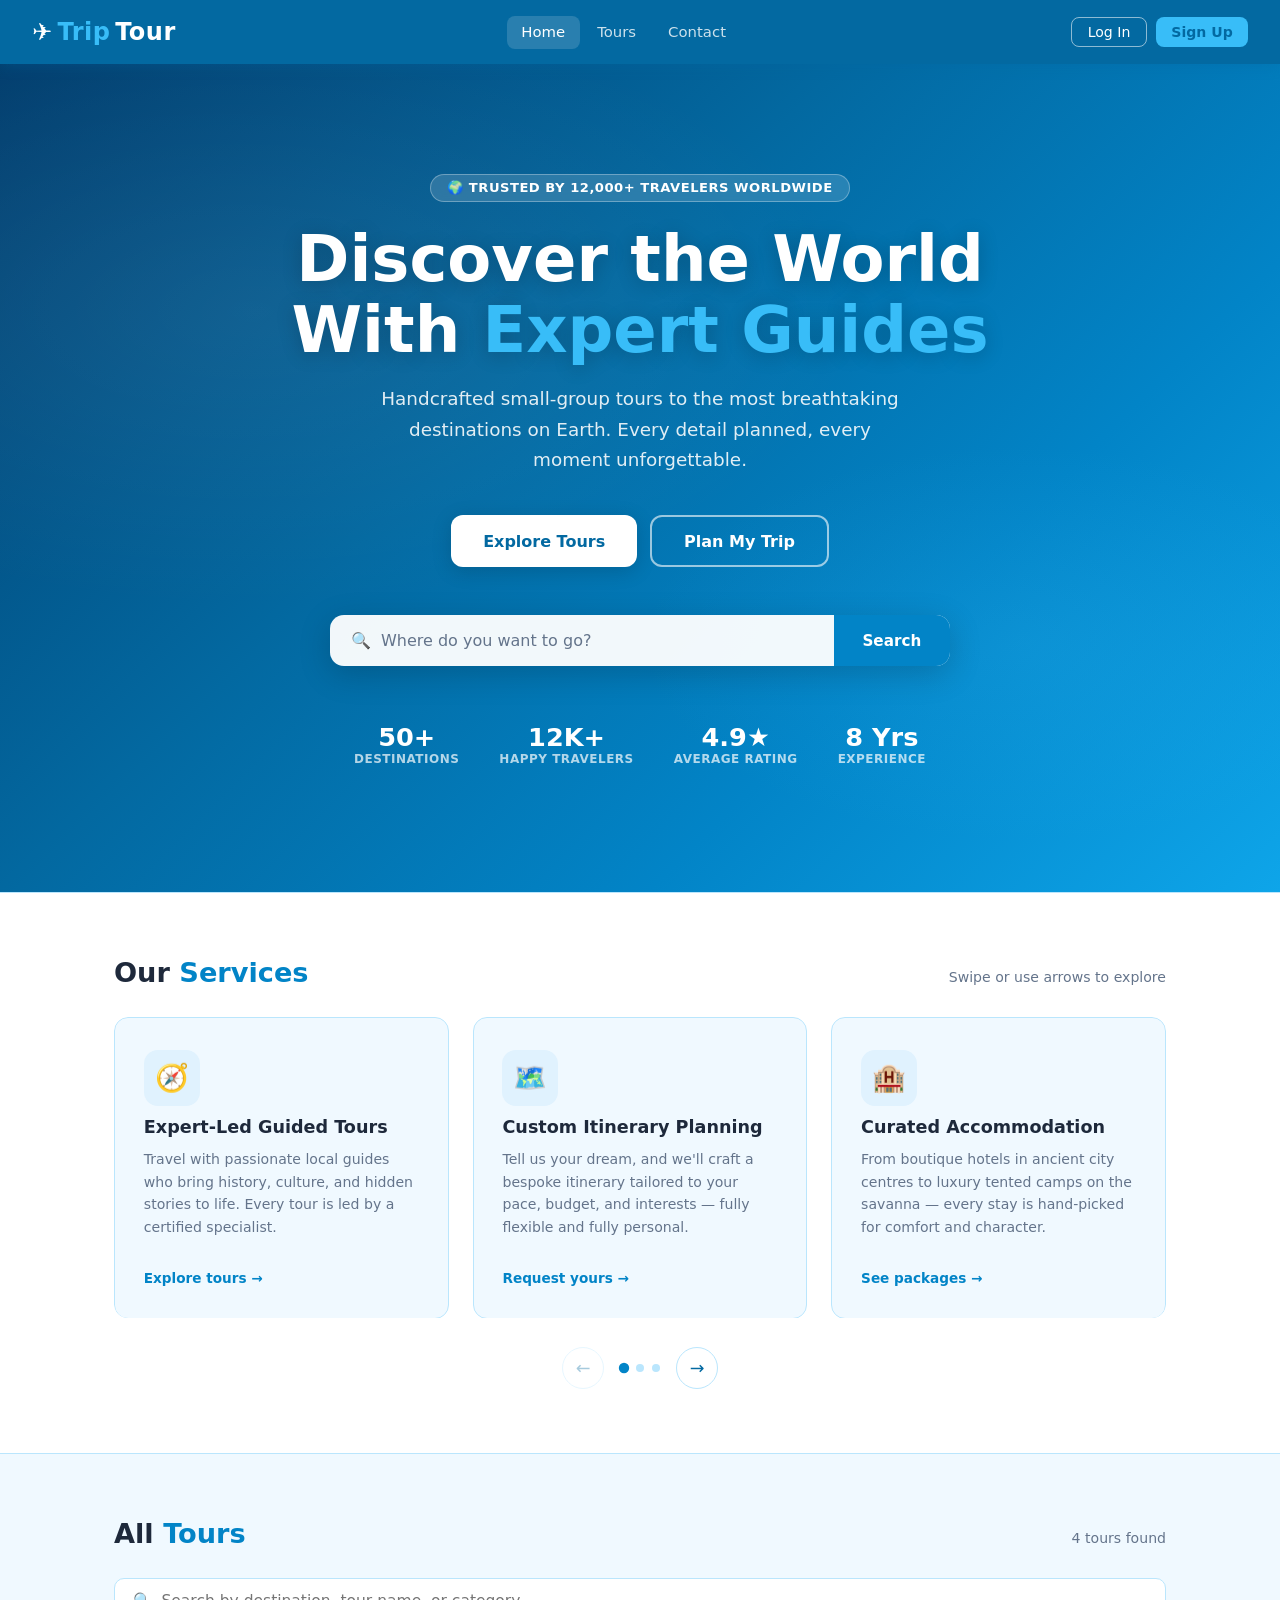
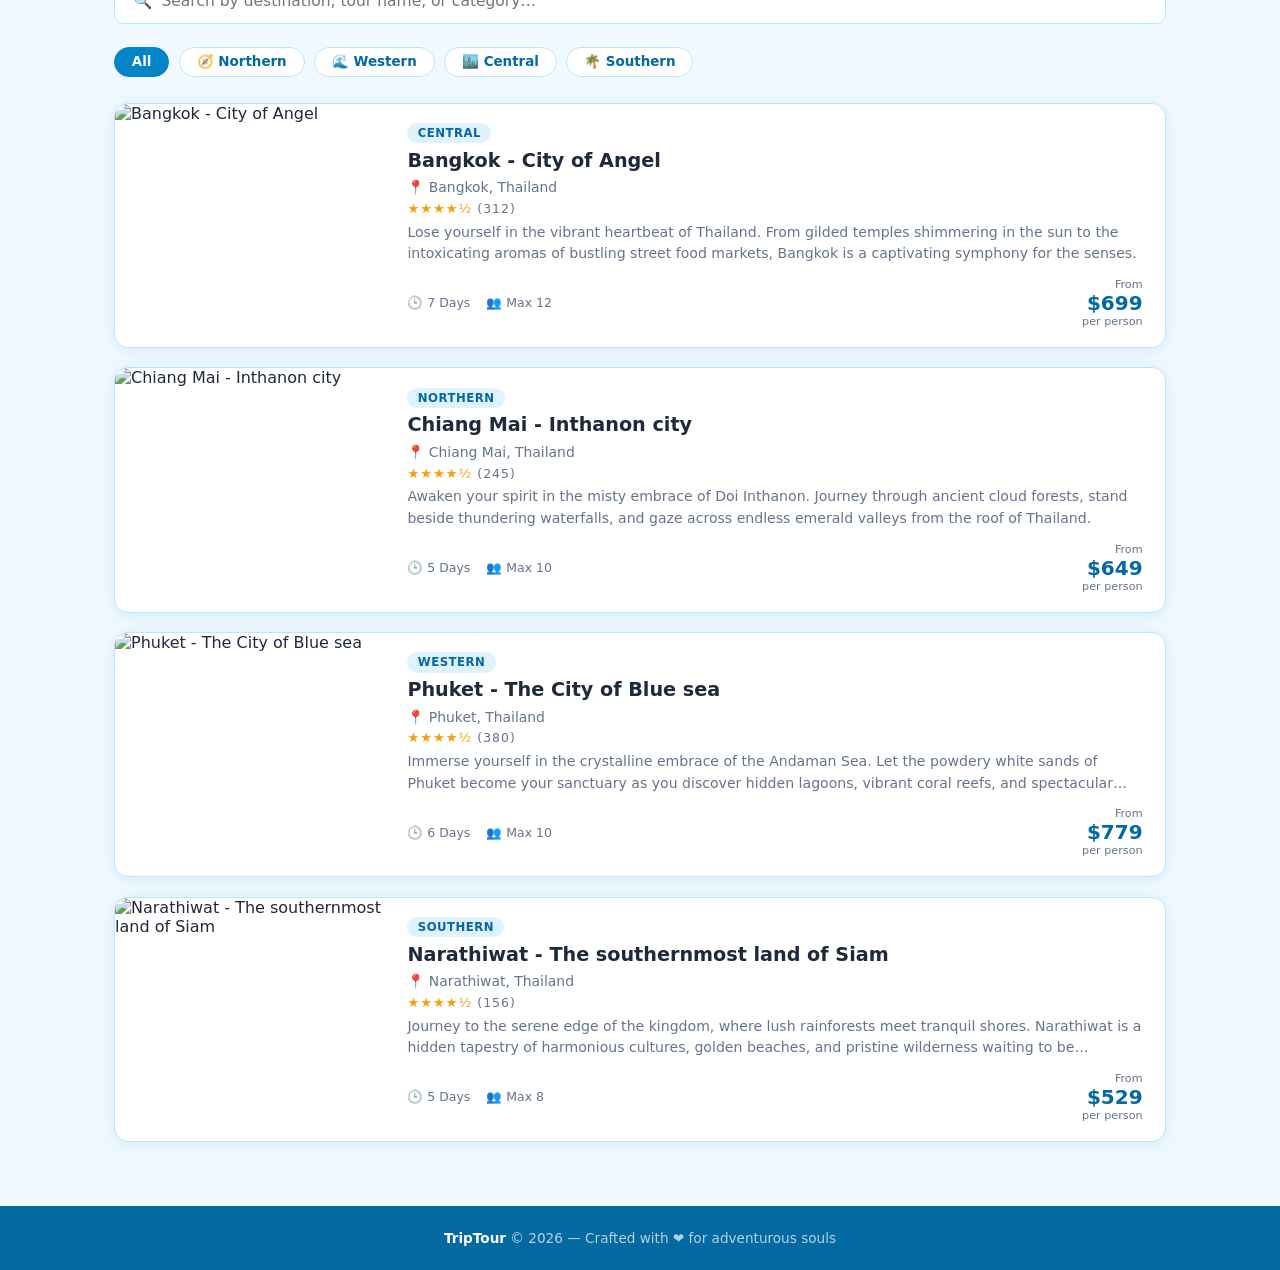
==== commit 0fcb1a88: "change tour cards to thailand location" ====
--- a/index.html
+++ b/index.html
@@ -161,11 +161,10 @@
       <!-- Category chips -->
       <div class="category-bar" id="categoryBar">
         <button class="chip active" data-cat="All">All</button>
-        <button class="chip" data-cat="Culture">🏛 Culture</button>
-        <button class="chip" data-cat="Adventure">🧗 Adventure</button>
-        <button class="chip" data-cat="Beach">🏖 Beach</button>
-        <button class="chip" data-cat="City">🌆 City</button>
-        <button class="chip" data-cat="Wildlife">🦁 Wildlife</button>
+        <button class="chip" data-cat="Northern">🧭 Northern</button>
+        <button class="chip" data-cat="Western">🌊 Western</button>
+        <button class="chip" data-cat="Central">🏙️ Central</button>
+        <button class="chip" data-cat="Southern">🌴 Southern</button>
       </div>
 
       <!-- Tours list -->
@@ -196,7 +195,7 @@
         </div>
         <div class="modal-footer">
           <div class="modal-price" id="modal-price"></div>
-          <button class="btn-book" onclick="alert('Booking flow coming soon! 🎉')">Book Now</button>
+          <button class="btn-book" id="modal-book-btn">Book Now</button>
         </div>
       </div>
     </div>
